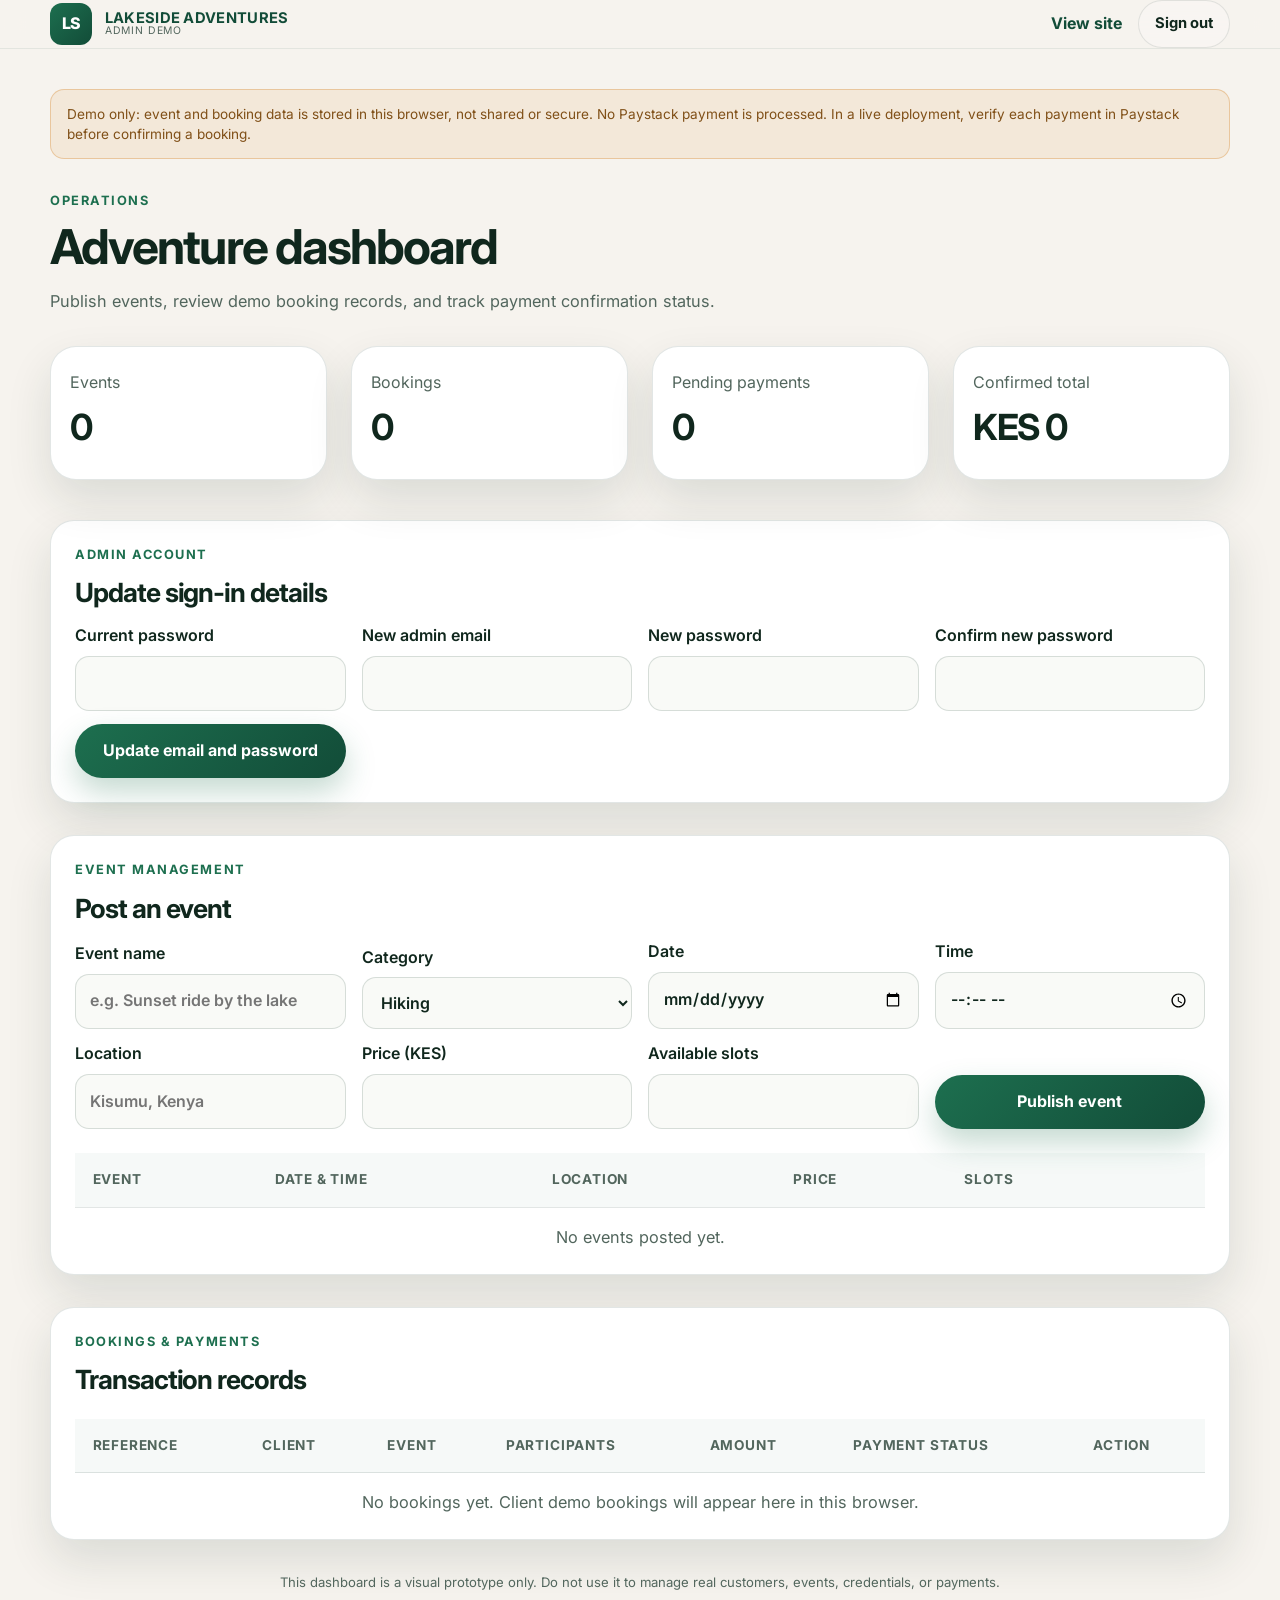
==== admin.html @ b5d07d21 "Add Lakeside adventure site and admin demo Co-authored-by: Copilot <223556219+Copilot@users.noreply." ====
<!DOCTYPE html>
<html lang="en">
  <head>
    <meta charset="UTF-8" />
    <meta name="viewport" content="width=device-width, initial-scale=1.0" />
    <meta name="robots" content="noindex, nofollow" />
    <meta name="description" content="LakeSide Adventures local admin dashboard prototype." />
    <title>Admin demo | LakeSide Adventures</title>
    <link rel="preconnect" href="https://fonts.googleapis.com" />
    <link rel="preconnect" href="https://fonts.gstatic.com" crossorigin />
    <link
      href="https://fonts.googleapis.com/css2?family=Inter:wght@400;500;600;700;800&display=swap"
      rel="stylesheet"
    />
    <link rel="stylesheet" href="styles.css" />
  </head>
  <body class="admin-page">
    <header class="site-header">
      <div class="container admin-nav">
        <a class="brand" href="index.html">
          <span class="brand-mark">LS</span>
          <span class="brand-text"><strong>LAKESIDE ADVENTURES</strong><small>Admin demo</small></span>
        </a>
        <div class="admin-nav-links">
          <a href="index.html">View site</a>
          <button class="secondary-btn small" id="adminSignOut" type="button">Sign out</button>
        </div>
      </div>
    </header>
    <main class="container admin-main">
      <div class="prototype-notice admin-notice">
        Demo only: event and booking data is stored in this browser, not shared or secure. No Paystack payment is processed.
        In a live deployment, verify each payment in Paystack before confirming a booking.
      </div>

      <section class="admin-heading">
        <p class="section-label">Operations</p>
        <h1>Adventure dashboard</h1>
        <p>Publish events, review demo booking records, and track payment confirmation status.</p>
      </section>

      <section class="dashboard-grid admin-stats" aria-label="Dashboard totals">
        <article class="stat-box"><span>Events</span><strong id="eventCount">0</strong></article>
        <article class="stat-box"><span>Bookings</span><strong id="bookingCount">0</strong></article>
        <article class="stat-box"><span>Pending payments</span><strong id="pendingCount">0</strong></article>
        <article class="stat-box"><span>Confirmed total</span><strong id="revenueTotal">KES 0</strong></article>
      </section>

      <section class="admin-section">
        <div class="admin-section-heading">
          <div><p class="section-label">Admin account</p><h2>Update sign-in details</h2></div>
        </div>
        <form id="adminAccountForm" class="admin-form">
          <label>Current password<input type="password" name="currentPassword" autocomplete="current-password" required /></label>
          <label>New admin email<input type="email" name="email" autocomplete="email" required /></label>
          <label>New password<input type="password" name="password" autocomplete="new-password" minlength="12" required /></label>
          <label>Confirm new password<input type="password" name="passwordConfirm" autocomplete="new-password" minlength="12" required /></label>
          <button class="primary-btn admin-form-submit" type="submit">Update email and password</button>
          <p class="login-feedback" id="adminAccountFeedback" role="status" aria-live="polite" hidden></p>
        </form>
      </section>

      <section class="admin-section">
        <div class="admin-section-heading">
          <div><p class="section-label">Event management</p><h2>Post an event</h2></div>
        </div>
        <form id="eventForm" class="admin-form">
          <label>Event name<input type="text" name="title" required maxlength="80" placeholder="e.g. Sunset ride by the lake" /></label>
          <label>Category
            <select name="category">
              <option>Hiking</option><option>Cycling</option><option>Nature</option><option>Community</option>
            </select>
          </label>
          <label>Date<input type="date" name="date" required /></label>
          <label>Time<input type="time" name="time" required /></label>
          <label>Location<input type="text" name="location" required maxlength="100" placeholder="Kisumu, Kenya" /></label>
          <label>Price (KES)<input type="number" name="price" min="0" step="1" required /></label>
          <label>Available slots<input type="number" name="capacity" min="1" step="1" required /></label>
          <button class="primary-btn admin-form-submit" type="submit">Publish event</button>
        </form>
        <div class="admin-table-wrap">
          <table>
            <thead><tr><th>Event</th><th>Date & time</th><th>Location</th><th>Price</th><th>Slots</th><th></th></tr></thead>
            <tbody id="adminEvents"></tbody>
          </table>
          <p class="empty-state" id="emptyEvents">No events posted yet.</p>
        </div>
      </section>

      <section class="admin-section">
        <div class="admin-section-heading">
          <div><p class="section-label">Bookings & payments</p><h2>Transaction records</h2></div>
        </div>
        <div class="admin-table-wrap">
          <table>
            <thead><tr><th>Reference</th><th>Client</th><th>Event</th><th>Participants</th><th>Amount</th><th>Payment status</th><th>Action</th></tr></thead>
            <tbody id="adminTransactions"></tbody>
          </table>
          <p class="empty-state" id="emptyTransactions">No bookings yet. Client demo bookings will appear here in this browser.</p>
        </div>
      </section>
      <p class="admin-footnote">This dashboard is a visual prototype only. Do not use it to manage real customers, events, credentials, or payments.</p>
    </main>
    <script src="admin-auth.js"></script>
    <script src="admin.js"></script>
  </body>
</html>
---- styles.css ----
:root {
  --bg: #f6f3ee;
  --bg-alt: #eef8f0;
  --panel: #ffffff;
  --panel-soft: #f4f6ef;
  --brand: #1d6f4f;
  --brand-dark: #124c38;
  --brand-light: #dfeee5;
  --accent: #e7a451;
  --text: #10271d;
  --muted: #52665d;
  --line: rgba(19, 53, 41, 0.12);
  --shadow: 0 20px 45px rgba(24, 52, 40, 0.12);
  --success: #1d824d;
  --warning: #d7872d;
}

* {
  box-sizing: border-box;
}

html {
  scroll-behavior: smooth;
}

body {
  margin: 0;
  font-family: "Inter", sans-serif;
  background: var(--bg);
  color: var(--text);
  line-height: 1.6;
}

a {
  color: inherit;
  text-decoration: none;
}

img {
  max-width: 100%;
  display: block;
}

button,
input,
select,
textarea {
  font: inherit;
}

.container {
  width: min(1180px, calc(100% - 2rem));
  margin: 0 auto;
}

.section-space {
  padding: 5.5rem 0;
}

.alt-bg {
  background: var(--bg-alt);
}

.section-label {
  margin: 0 0 0.75rem;
  color: var(--brand);
  text-transform: uppercase;
  letter-spacing: 0.12em;
  font-size: 0.8rem;
  font-weight: 700;
}

h1,
h2,
h3,
p {
  margin-top: 0;
}

h1 {
  font-size: clamp(2.7rem, 5vw, 5rem);
  line-height: 1.02;
  letter-spacing: -0.04em;
  margin-bottom: 1rem;
}

h2 {
  font-size: clamp(2rem, 4vw, 3rem);
  line-height: 1.15;
  letter-spacing: -0.04em;
  margin-bottom: 1rem;
}

h3 {
  font-size: 1.3rem;
  margin-bottom: 0.8rem;
}

p {
  color: var(--muted);
  font-size: 1.02rem;
}

.site-header {
  position: sticky;
  top: 0;
  z-index: 30;
  background: rgba(246, 243, 238, 0.88);
  backdrop-filter: blur(12px);
  border-bottom: 1px solid rgba(18, 76, 56, 0.08);
}

.nav-shell {
  display: flex;
  align-items: center;
  justify-content: space-between;
  gap: 1rem;
  min-height: 76px;
}

.brand {
  display: inline-flex;
  align-items: center;
  gap: 0.8rem;
  min-width: 0;
}

.brand-mark {
  display: inline-grid;
  place-items: center;
  width: 42px;
  height: 42px;
  border-radius: 12px;
  color: white;
  background: linear-gradient(135deg, var(--brand), var(--brand-dark));
  font-weight: 800;
  letter-spacing: -0.06em;
}

.brand-text {
  display: flex;
  flex-direction: column;
  line-height: 1.05;
}

.brand-text strong {
  font-size: 1.1rem;
  letter-spacing: -0.03em;
}

.brand-text small {
  font-size: 0.65rem;
  color: var(--muted);
  text-transform: uppercase;
  letter-spacing: 0.08em;
}

.site-nav {
  display: flex;
  align-items: center;
  gap: 1.2rem;
  font-size: 0.96rem;
  color: var(--muted);
}

.site-nav a {
  position: relative;
}

.site-nav a::after {
  content: "";
  position: absolute;
  left: 0;
  bottom: -4px;
  width: 100%;
  height: 2px;
  background: var(--brand);
  transform: scaleX(0);
  transform-origin: left;
  transition: transform 0.2s ease;
}

.site-nav a:hover::after,
.site-nav a:focus-visible::after {
  transform: scaleX(1);
}

.primary-btn,
.secondary-btn,
.small-btn,
.filter-btn,
.modal-close,
.nav-toggle {
  border: none;
  cursor: pointer;
  transition: transform 0.2s ease, box-shadow 0.2s ease, background 0.2s ease;
}

.primary-btn,
.secondary-btn,
.small-btn {
  display: inline-flex;
  align-items: center;
  justify-content: center;
  border-radius: 999px;
  padding: 0.9rem 1.4rem;
  font-weight: 700;
  text-align: center;
}

.primary-btn {
  background: linear-gradient(135deg, var(--brand), var(--brand-dark));
  color: white;
  box-shadow: 0 14px 30px rgba(29, 111, 79, 0.26);
}

.primary-btn:hover,
.primary-btn:focus-visible,
.secondary-btn:hover,
.secondary-btn:focus-visible,
.small-btn:hover,
.small-btn:focus-visible,
.filter-btn:hover,
.filter-btn:focus-visible,
.nav-toggle:hover,
.nav-toggle:focus-visible {
  transform: translateY(-1px);
}

.secondary-btn {
  background: rgba(255, 255, 255, 0.18);
  color: var(--text);
  border: 1px solid rgba(16, 39, 29, 0.1);
}

.small-btn {
  padding: 0.7rem 1.1rem;
  background: var(--brand-light);
  color: var(--brand-dark);
  margin-top: 0.75rem;
}

.nav-cta {
  white-space: nowrap;
}

.hero {
  position: relative;
  min-height: 700px;
  display: flex;
  align-items: center;
  background: url("https://images.unsplash.com/photo-1501785888041-af3ef285b470?auto=format&fit=crop&w=1800&q=80") center/cover no-repeat;
}

.hero-overlay {
  position: absolute;
  inset: 0;
  background: linear-gradient(90deg, rgba(16, 39, 29, 0.82), rgba(16, 39, 29, 0.38));
}

.hero-inner {
  position: relative;
  z-index: 1;
  width: min(1180px, calc(100% - 2rem));
}

.hero-copy {
  max-width: 620px;
  color: white;
}

.hero-copy .lead {
  color: rgba(255, 255, 255, 0.82);
  font-size: 1.08rem;
  max-width: 560px;
  margin-bottom: 1.6rem;
}

.eyebrow {
  color: #dce9e2;
  text-transform: uppercase;
  letter-spacing: 0.14em;
  font-size: 0.78rem;
  font-weight: 700;
  margin-bottom: 0.8rem;
}

.hero-actions {
  display: flex;
  flex-wrap: wrap;
  gap: 1rem;
  margin-bottom: 2rem;
}

.hero-stats {
  margin: 0;
  padding: 0;
  list-style: none;
  display: grid;
  grid-template-columns: repeat(3, minmax(120px, 1fr));
  gap: 1rem;
  max-width: 540px;
}

.hero-stats li {
  display: flex;
  flex-direction: column;
  gap: 0.3rem;
  background: rgba(255, 255, 255, 0.08);
  border: 1px solid rgba(255, 255, 255, 0.08);
  border-radius: 18px;
  padding: 0.9rem 1rem;
}

.hero-stats strong {
  color: white;
  font-size: 1.5rem;
}

.hero-stats span {
  color: rgba(255, 255, 255, 0.8);
  font-size: 0.8rem;
}

.intro-grid,
.community-grid,
.contact-grid {
  display: grid;
  grid-template-columns: 1.2fr 0.8fr;
  gap: 2rem;
  align-items: center;
}

.text-link {
  display: inline-flex;
  margin-top: 0.4rem;
  color: var(--brand);
  font-weight: 700;
}

.mission-card {
  display: grid;
  gap: 1rem;
}

.mission-box {
  background: var(--panel);
  border-radius: 24px;
  padding: 1.5rem;
  box-shadow: var(--shadow);
  border: 1px solid var(--line);
}

.mission-box h3 {
  color: var(--brand-dark);
}

.value-grid {
  display: grid;
  grid-template-columns: repeat(4, minmax(0, 1fr));
  gap: 1.25rem;
  margin-top: 2.5rem;
}

.value-card,
.adventure-card,
.event-card,
.partner-card,
.stat-box,
.contact-form,
.membership-form,
.booking-table-wrap {
  background: var(--panel);
  border: 1px solid var(--line);
  border-radius: 26px;
  box-shadow: var(--shadow);
}

.value-card {
  padding: 1.5rem;
}

.value-card span {
  display: inline-grid;
  place-items: center;
  width: 52px;
  height: 52px;
  border-radius: 14px;
  background: var(--brand-light);
  font-size: 1.6rem;
  margin-bottom: 0.8rem;
}

.section-header {
  margin-bottom: 2rem;
}

.split-row {
  display: flex;
  align-items: end;
  justify-content: space-between;
  gap: 1rem;
}

.adventure-grid,
.partners-grid,
.event-grid,
.dashboard-grid {
  display: grid;
  grid-template-columns: repeat(2, minmax(0, 1fr));
  gap: 1.5rem;
}

.adventure-card {
  overflow: hidden;
}

.card-visual {
  height: 220px;
  background-size: cover;
  background-position: center;
}

.card-visual.hiking {
  background-image: url("https://images.unsplash.com/photo-1551632811-561732d1e306?auto=format&fit=crop&w=900&q=80");
}

.card-visual.cycling {
  background-image: url("https://images.unsplash.com/photo-1541625602330-2277a4c46182?auto=format&fit=crop&w=900&q=80");
}

.card-visual.nature {
  background-image: url("https://images.unsplash.com/photo-1500530855697-b586d89ba3ee?auto=format&fit=crop&w=900&q=80");
}

.card-visual.community {
  background-image: url("https://images.unsplash.com/photo-1517457373958-b7bdd4587205?auto=format&fit=crop&w=900&q=80");
}

.card-content {
  padding: 1.5rem;
}

.card-meta {
  display: inline-flex;
  align-items: center;
  gap: 0.5rem;
  padding: 0.45rem 0.75rem;
  border-radius: 999px;
  background: var(--brand-light);
  color: var(--brand-dark);
  font-weight: 700;
  margin-bottom: 0.8rem;
}

.card-content ul {
  list-style: none;
  padding: 0;
  margin: 1rem 0 0;
  color: var(--muted);
  display: grid;
  gap: 0.35rem;
}

.event-grid {
  grid-template-columns: repeat(3, minmax(0, 1fr));
}

.event-card {
  padding: 1.5rem;
}

.lakeside-featured-events .event-card {
  background: linear-gradient(155deg, var(--panel) 62%, var(--brand-light));
  border: 1px solid rgba(29, 111, 79, 0.18);
  transition: transform 0.2s ease, box-shadow 0.2s ease;
}

.lakeside-featured-events .event-card:hover {
  transform: translateY(-4px);
  box-shadow: 0 24px 48px rgba(18, 76, 56, 0.18);
}

.lakeside-featured-events .event-card h3 {
  color: var(--brand-dark);
}

.event-badge {
  display: inline-flex;
  background: var(--accent);
  color: var(--text);
  border-radius: 999px;
  padding: 0.35rem 0.7rem;
  font-weight: 700;
  font-size: 0.75rem;
  text-transform: uppercase;
  letter-spacing: 0.08em;
}

.event-card ul {
  list-style: none;
  padding: 0;
  margin: 1rem 0 0;
  display: grid;
  gap: 0.65rem;
  color: var(--muted);
}

.event-card li {
  display: flex;
  gap: 0.55rem;
}

.event-actions {
  display: flex;
  gap: 0.75rem;
  margin-top: 1.2rem;
}

.secondary-btn.small,
.primary-btn.small {
  padding: 0.7rem 1rem;
  font-size: 0.92rem;
}

.gallery-filters {
  display: flex;
  flex-wrap: wrap;
  gap: 0.75rem;
  margin-bottom: 1.5rem;
}

.filter-btn {
  padding: 0.7rem 1rem;
  border-radius: 999px;
  background: white;
  color: var(--muted);
  border: 1px solid var(--line);
  font-weight: 600;
}

.filter-btn.active {
  background: var(--brand);
  color: white;
  border-color: transparent;
}

.gallery-grid {
  display: grid;
  grid-template-columns: repeat(3, minmax(0, 1fr));
  gap: 1rem;
}

.gallery-item {
  aspect-ratio: 4 / 3;
  overflow: hidden;
  border-radius: 22px;
  border: 1px solid var(--line);
  box-shadow: var(--shadow);
}

.gallery-item img {
  width: 100%;
  height: 100%;
  object-fit: cover;
}

.gallery-item.hidden {
  display: none;
}

.community-benefits {
  display: grid;
  gap: 0.8rem;
  margin-top: 1.6rem;
}

.community-benefits div {
  display: flex;
  flex-direction: column;
  gap: 0.15rem;
  padding: 1rem 1.1rem;
  background: rgba(29, 111, 79, 0.04);
  border-radius: 18px;
}

.community-benefits strong {
  color: var(--brand-dark);
}

.membership-form,
.contact-form {
  padding: 1.5rem;
}

.field-grid {
  display: grid;
  gap: 1rem;
}

.two-col {
  grid-template-columns: repeat(2, minmax(0, 1fr));
}

label {
  display: grid;
  gap: 0.45rem;
  color: var(--text);
  font-weight: 600;
  margin-bottom: 1rem;
}

input,
select,
textarea {
  width: 100%;
  border: 1px solid rgba(19, 53, 41, 0.15);
  background: #f9faf7;
  border-radius: 14px;
  padding: 0.85rem 0.9rem;
  color: var(--text);
}

input:focus,
select:focus,
textarea:focus {
  outline: 2px solid rgba(29, 111, 79, 0.14);
  border-color: rgba(29, 111, 79, 0.35);
}

.full-width {
  width: 100%;
}

.booking-total {
  margin: 0 0 1rem;
  color: var(--brand-dark);
  font-weight: 700;
}

.booking-feedback {
  padding: 0.85rem 1rem;
  border-radius: 14px;
  background: rgba(29, 111, 79, 0.08);
  color: var(--brand-dark);
}

.partners-grid {
  grid-template-columns: repeat(3, minmax(0, 1fr));
}

.partner-card {
  padding: 1.5rem;
}

.cta-panel {
  display: flex;
  justify-content: space-between;
  align-items: center;
  gap: 1rem;
  background: linear-gradient(135deg, var(--brand), var(--brand-dark));
  color: white;
  border-radius: 26px;
  padding: 1.8rem 2rem;
  margin-top: 2rem;
}

.cta-panel .section-label,
.cta-panel h3 {
  color: white;
  margin: 0;
}

.contact-list {
  display: grid;
  gap: 0.8rem;
  margin: 1.6rem 0;
}

.contact-list p {
  display: flex;
  align-items: center;
  gap: 0.7rem;
  font-size: 1rem;
  color: var(--text);
  margin: 0;
}

.whatsapp-link {
  display: inline-flex;
  border-radius: 999px;
  background: #1fcd63;
  color: white;
  padding: 0.9rem 1.4rem;
  font-weight: 700;
  box-shadow: 0 14px 25px rgba(31, 205, 99, 0.2);
}

.dashboard-wrap {
  padding-top: 3rem;
}

.dashboard-grid {
  grid-template-columns: repeat(3, minmax(0, 1fr));
}

.stat-box {
  padding: 1.4rem 1.2rem;
  display: flex;
  flex-direction: column;
  gap: 0.2rem;
}

.stat-box span {
  color: var(--muted);
}

.stat-box strong {
  font-size: clamp(1.5rem, 3vw, 2.25rem);
  letter-spacing: -0.04em;
}

.booking-table-wrap {
  margin-top: 1.8rem;
  overflow: hidden;
}

table {
  width: 100%;
  border-collapse: collapse;
}

thead {
  background: rgba(29, 111, 79, 0.04);
}

th,
td {
  text-align: left;
  padding: 1rem 1.1rem;
  border-bottom: 1px solid var(--line);
}

th {
  font-size: 0.85rem;
  letter-spacing: 0.06em;
  text-transform: uppercase;
  color: var(--muted);
}

.status {
  display: inline-flex;
  align-items: center;
  justify-content: center;
  padding: 0.35rem 0.75rem;
  border-radius: 999px;
  font-size: 0.78rem;
  font-weight: 700;
}

.status.confirmed {
  background: rgba(29, 130, 77, 0.12);
  color: var(--success);
}

.status.pending {
  background: rgba(215, 135, 45, 0.12);
  color: var(--warning);
}

.site-footer {
  background: #0c211a;
  color: rgba(255, 255, 255, 0.8);
  padding: 1.4rem 0;
}

.footer-shell {
  display: flex;
  justify-content: space-between;
  align-items: center;
  gap: 1rem;
}

.footer-shell p {
  margin: 0;
  color: rgba(255, 255, 255, 0.72);
}

.footer-links {
  display: flex;
  gap: 1rem;
}

.modal {
  position: fixed;
  inset: 0;
  display: grid;
  place-items: center;
  z-index: 50;
}

.modal.hidden {
  display: none;
}

.modal-backdrop {
  position: absolute;
  inset: 0;
  background: rgba(10, 22, 17, 0.6);
}

.modal-card {
  position: relative;
  width: min(680px, calc(100% - 1.5rem));
  max-height: calc(100vh - 2rem);
  overflow-y: auto;
  background: white;
  border-radius: 28px;
  padding: 1.6rem;
  box-shadow: 0 28px 80px rgba(0, 0, 0, 0.18);
  z-index: 1;
}

.modal-close {
  position: absolute;
  top: 0.8rem;
  right: 0.8rem;
  width: 42px;
  height: 42px;
  border-radius: 50%;
  border: 1px solid var(--line);
  background: white;
  font-size: 1.8rem;
  line-height: 1;
  color: var(--text);
}

.toast {
  position: fixed;
  bottom: 1.5rem;
  right: 1.5rem;
  background: rgba(12, 33, 26, 0.96);
  color: white;
  border-radius: 12px;
  padding: 0.8rem 1rem;
  box-shadow: var(--shadow);
  opacity: 0;
  visibility: hidden;
  transform: translateY(12px);
  transition: opacity 0.2s ease, transform 0.2s ease, visibility 0s linear 0.2s;
  z-index: 60;
}

.toast.show {
  opacity: 1;
  visibility: visible;
  transform: translateY(0);
  transition: opacity 0.2s ease, transform 0.2s ease;
}

.nav-toggle {
  display: none;
  background: transparent;
  border: 1px solid var(--line);
  border-radius: 12px;
  width: 46px;
  height: 46px;
  padding: 0.65rem;
}

.nav-toggle span {
  display: block;
  width: 100%;
  height: 2px;
  background: var(--text);
  margin: 5px 0;
}

.login-page {
  min-height: 100vh;
  background: #fff;
}

.login-layout {
  display: grid;
  grid-template-columns: minmax(320px, 0.9fr) minmax(480px, 1.1fr);
  min-height: 100vh;
}

.login-story {
  position: relative;
  display: flex;
  flex-direction: column;
  justify-content: space-between;
  min-height: 100vh;
  overflow: hidden;
  padding: clamp(2rem, 5vw, 4.5rem);
  color: white;
  background:
    linear-gradient(180deg, rgba(12, 33, 26, 0.3), rgba(12, 33, 26, 0.84)),
    url("https://images.unsplash.com/photo-1472396961693-142e6e269027?auto=format&fit=crop&w=1500&q=85")
      center / cover no-repeat;
}

.login-story::after {
  position: absolute;
  right: -120px;
  bottom: -180px;
  width: 420px;
  height: 420px;
  border: 1px solid rgba(255, 255, 255, 0.18);
  border-radius: 50%;
  content: "";
  pointer-events: none;
}

.login-brand,
.login-story-copy,
.login-story-caption {
  position: relative;
  z-index: 1;
}

.login-brand .brand-mark {
  color: var(--brand-dark);
  background: white;
}

.login-brand .brand-text small {
  color: rgba(255, 255, 255, 0.74);
}

.login-story-copy {
  max-width: 520px;
  padding: 4rem 0;
}

.login-story-copy .eyebrow {
  color: #d7eddf;
}

.login-story-copy h1 {
  font-size: clamp(2.8rem, 5vw, 4.7rem);
}

.login-story-copy > p:last-child,
.login-story-caption {
  color: rgba(255, 255, 255, 0.82);
}

.login-story-caption {
  margin: 0;
  font-size: 0.9rem;
}

.login-panel {
  display: flex;
  flex-direction: column;
  justify-content: space-between;
  min-height: 100vh;
  padding: 2rem clamp(2rem, 7vw, 7rem);
}

.login-back-link {
  align-self: flex-start;
  color: var(--muted);
  font-size: 0.9rem;
  font-weight: 600;
}

.login-back-link:hover,
.login-back-link:focus-visible,
.login-options a:hover,
.signup-prompt a:hover,
.login-note a:hover {
  color: var(--brand);
}

.login-form-wrap {
  width: min(100%, 440px);
  margin: 2rem auto;
}

.login-form-wrap h2 {
  font-size: clamp(1.9rem, 4vw, 2.5rem);
  margin-bottom: 0.5rem;
}

.login-intro {
  margin-bottom: 2rem;
}

.login-form-wrap form > label {
  margin-bottom: 1.2rem;
}

.password-field {
  position: relative;
  display: block;
}

.password-field input {
  padding-right: 4.5rem;
}

.password-toggle {
  position: absolute;
  top: 50%;
  right: 0.9rem;
  padding: 0.25rem;
  transform: translateY(-50%);
  border: 0;
  background: transparent;
  color: var(--brand);
  cursor: pointer;
  font-size: 0.85rem;
  font-weight: 700;
}

.password-toggle:hover,
.password-toggle:focus-visible {
  color: var(--brand-dark);
}

.login-options {
  display: flex;
  align-items: center;
  justify-content: space-between;
  gap: 1rem;
  margin: 0.2rem 0 1.4rem;
  font-size: 0.87rem;
}

.remember-option {
  display: inline-flex;
  align-items: center;
  gap: 0.5rem;
  margin: 0;
  color: var(--muted);
  font-weight: 500;
}

.remember-option input {
  width: 16px;
  height: 16px;
  margin: 0;
  accent-color: var(--brand);
}

.login-options a,
.signup-prompt a,
.login-note a {
  color: var(--brand-dark);
  font-weight: 700;
}

.login-submit {
  min-height: 52px;
}

.login-feedback {
  margin: 1rem 0 0;
  border: 1px solid rgba(215, 135, 45, 0.28);
  border-radius: 14px;
  padding: 0.8rem 1rem;
  background: rgba(215, 135, 45, 0.08);
  color: #805018;
  font-size: 0.9rem;
}

.signup-prompt {
  margin: 1.7rem 0 0;
  text-align: center;
  font-size: 0.9rem;
}

.login-note {
  margin: 1.5rem 0 0;
  text-align: center;
  font-size: 0.85rem;
}

.login-footer {
  color: #7b8982;
  text-align: center;
  font-size: 0.8rem;
}

@media (max-width: 960px) {
  .site-nav {
    position: absolute;
    top: 100%;
    left: 1rem;
    right: 1rem;
    flex-direction: column;
    background: rgba(246, 243, 238, 0.99);
    border: 1px solid var(--line);
    border-radius: 18px;
    box-shadow: var(--shadow);
    padding: 1rem;
    opacity: 0;
    visibility: hidden;
    pointer-events: none;
    transform: translateY(-8px);
    transition: opacity 0.2s ease, transform 0.2s ease, visibility 0s linear 0.2s;
  }

  .site-header.open .site-nav {
    opacity: 1;
    visibility: visible;
    pointer-events: auto;
    transform: translateY(0);
    transition: opacity 0.2s ease, transform 0.2s ease;
  }

  .nav-toggle {
    display: inline-block;
  }

  .nav-cta {
    display: none;
  }

  .value-grid,
  .adventure-grid,
  .dashboard-grid,
  .partners-grid,
  .gallery-grid,
  .event-grid,
  .intro-grid,
  .community-grid,
  .contact-grid {
    grid-template-columns: 1fr;
  }

  .hero {
    min-height: 590px;
  }

  .hero-stats {
    grid-template-columns: 1fr;
  }

  .split-row,
  .cta-panel,
  .footer-shell {
    display: grid;
    gap: 1rem;
  }

  .login-layout {
    grid-template-columns: 1fr;
  }

  .login-story {
    min-height: 370px;
    padding: 2rem;
  }

  .login-story-copy {
    padding: 2.5rem 0 0;
  }

  .login-story-copy h1 {
    max-width: 520px;
    font-size: clamp(2.4rem, 7vw, 3.8rem);
  }

  .login-story-caption {
    display: none;
  }

  .login-panel {
    min-height: 620px;
    padding: 1.5rem 2rem;
  }
}

@media (max-width: 560px) {
  .section-space {
    padding: 4rem 0;
  }

  .two-col {
    grid-template-columns: 1fr;
  }

  .hero-copy .hero-actions,
  .event-actions {
    display: grid;
    grid-template-columns: 1fr;
  }

  .primary-btn,
  .secondary-btn,
  .small-btn {
    width: 100%;
  }

  .login-story {
    min-height: 310px;
    padding: 1.5rem;
  }

  .login-panel {
    min-height: 620px;
    padding: 1.25rem 1.5rem;
  }

  .login-options {
    align-items: flex-start;
  }
}

.nav-actions {
  display: flex;
  align-items: center;
  gap: 1rem;
}

.login-nav-link {
  color: var(--brand-dark);
  font-weight: 700;
}

.site-header .brand-text strong {
  color: var(--brand-dark);
  font-size: 0.92rem;
  letter-spacing: 0.02em;
}

.hero {
  min-height: min(760px, calc(100vh - 76px));
  background-image: url("https://images.unsplash.com/photo-1551632811-561732d1e306?auto=format&fit=crop&w=2000&q=85");
}

.hero-overlay {
  background: linear-gradient(90deg, rgba(13, 36, 27, 0.72), rgba(13, 36, 27, 0.1)),
    linear-gradient(0deg, rgba(13, 36, 27, 0.36), transparent 55%);
}

.hero-copy {
  max-width: 720px;
}

.hero-copy .eyebrow {
  display: inline-flex;
  margin-bottom: 1.2rem;
  border-radius: 3px;
  padding: 0.45rem 0.7rem;
  background: var(--accent);
  color: white;
  font-size: 0.76rem;
}

.hero h1 {
  max-width: 720px;
  text-transform: uppercase;
}

.hero .secondary-btn {
  color: white;
  border-color: rgba(255, 255, 255, 0.65);
}

.intro-grid {
  grid-template-columns: 1.05fr 0.95fr;
  gap: 4rem;
}

.about-values {
  display: grid;
  grid-template-columns: repeat(2, minmax(0, 1fr));
  gap: 1rem;
  margin: 1.8rem 0;
}

.about-values article {
  display: flex;
  align-items: center;
  gap: 0.75rem;
}

.about-values article > span {
  display: grid;
  flex: 0 0 38px;
  width: 38px;
  height: 38px;
  place-items: center;
  border-radius: 50%;
  background: var(--brand-light);
  color: var(--brand);
  font-size: 1.15rem;
  font-weight: 800;
}

.about-values article div,
.about-values article small {
  display: block;
}

.about-values article strong {
  font-size: 0.92rem;
}

.about-values article small {
  color: var(--muted);
  font-size: 0.76rem;
  line-height: 1.35;
}

.about-visual {
  position: relative;
  min-height: 420px;
}

.about-photo {
  min-height: 420px;
  border-radius: 28px;
  background: url("https://images.unsplash.com/photo-1517457373958-b7bdd4587205?auto=format&fit=crop&w=1100&q=85") center/cover;
  box-shadow: var(--shadow);
}

.member-badge {
  position: absolute;
  right: -1rem;
  bottom: 1.5rem;
  display: grid;
  gap: 0.1rem;
  min-width: 190px;
  padding: 1rem 1.3rem;
  border-radius: 16px;
  background: var(--accent);
  color: white;
  box-shadow: var(--shadow);
}

.member-badge strong {
  font-size: 1.6rem;
}

.member-badge span {
  font-size: 0.82rem;
}

.adventure-grid {
  gap: 1.25rem;
}

.card-visual {
  height: 250px;
}

.card-content {
  padding: 1.35rem;
}

.card-meta {
  text-transform: uppercase;
  font-size: 0.76rem;
  letter-spacing: 0.08em;
}

.event-date-note {
  max-width: 540px;
  margin: 0.2rem 0 0;
  font-size: 0.88rem;
}

.event-card h3 {
  margin-top: 1rem;
}

.event-card ul {
  min-height: 88px;
}

.story-callout {
  display: grid;
  grid-template-columns: 0.85fr 1.15fr;
  align-items: center;
  gap: 2rem;
}

.story-grid {
  display: grid;
  grid-template-columns: repeat(3, minmax(0, 1fr));
  gap: 1.25rem;
}

.story-card {
  overflow: hidden;
  border: 1px solid var(--line);
  border-radius: 24px;
  background: white;
  box-shadow: var(--shadow);
}

.story-image {
  min-height: 210px;
  background-position: center;
  background-size: cover;
}

.story-hiking {
  background-image: url("https://images.unsplash.com/photo-1551632811-561732d1e306?auto=format&fit=crop&w=900&q=80");
}

.story-lake {
  background-image: url("https://images.unsplash.com/photo-1500530855697-b586d89ba3ee?auto=format&fit=crop&w=900&q=80");
}

.story-community {
  background-image: url("https://images.unsplash.com/photo-1517457373958-b7bdd4587205?auto=format&fit=crop&w=900&q=80");
}

.story-copy {
  padding: 1.25rem;
}

.story-copy > span {
  color: var(--brand);
  font-size: 0.72rem;
  font-weight: 700;
  letter-spacing: 0.08em;
}

.story-copy h3 {
  margin: 0.6rem 0;
}

.story-copy p {
  margin: 0;
  font-size: 0.9rem;
}

.social-links {
  display: grid;
  grid-template-columns: repeat(3, minmax(0, 1fr));
  gap: 0.8rem;
}

.social-links a {
  display: grid;
  gap: 0.3rem;
  padding: 1rem;
  border: 1px solid var(--line);
  border-radius: 18px;
  background: white;
}

.social-links a span {
  color: var(--brand);
  font-size: 0.72rem;
  font-weight: 700;
  letter-spacing: 0.08em;
  text-transform: uppercase;
}

.social-links a strong {
  overflow-wrap: anywhere;
  font-size: 0.8rem;
}

.prototype-notice {
  border: 1px solid rgba(215, 135, 45, 0.35);
  border-radius: 14px;
  padding: 0.85rem 1rem;
  background: rgba(215, 135, 45, 0.1);
  color: #805018;
  font-size: 0.85rem;
  line-height: 1.5;
}

.login-form-wrap > .prototype-notice {
  margin: -0.6rem 0 1.4rem;
}

.site-footer {
  padding: 2rem 0;
}

.footer-links a:hover {
  color: white;
}

.admin-page {
  min-height: 100vh;
  background: var(--bg);
}

.admin-nav,
.admin-nav-links {
  display: flex;
  align-items: center;
  justify-content: space-between;
  gap: 1rem;
}

.admin-nav-links a {
  font-weight: 700;
  color: var(--brand-dark);
}

.admin-main {
  padding-top: 2.5rem;
  padding-bottom: 4rem;
}

.admin-notice {
  margin-bottom: 2rem;
}

.admin-heading {
  margin-bottom: 2rem;
}

.admin-heading h1 {
  font-size: clamp(2rem, 4vw, 3rem);
}

.admin-stats {
  grid-template-columns: repeat(4, minmax(0, 1fr));
  margin-bottom: 2.5rem;
}

.admin-section {
  margin: 2rem 0;
  padding: 1.5rem;
  border: 1px solid var(--line);
  border-radius: 24px;
  background: white;
  box-shadow: var(--shadow);
}

.admin-section-heading h2 {
  font-size: 1.65rem;
}

.admin-form {
  display: grid;
  grid-template-columns: repeat(4, minmax(0, 1fr));
  gap: 0.8rem 1rem;
  align-items: end;
}

.admin-form label {
  margin: 0;
}

.admin-form-submit {
  min-height: 48px;
  align-self: end;
}

.admin-table-wrap {
  margin-top: 1.5rem;
  overflow-x: auto;
}

.admin-table-wrap table {
  min-width: 760px;
}

.table-action {
  border: 0;
  border-radius: 999px;
  padding: 0.55rem 0.8rem;
  background: var(--brand-light);
  color: var(--brand-dark);
  cursor: pointer;
  font-weight: 700;
  white-space: nowrap;
}

.remove-action {
  background: rgba(176, 54, 54, 0.1);
  color: #9b2626;
}

.empty-state {
  margin: 1rem 0 0;
  text-align: center;
}

.admin-footnote {
  text-align: center;
  font-size: 0.82rem;
}

@media (max-width: 960px) {
  .nav-actions .nav-cta {
    display: none;
  }

  .intro-grid,
  .story-callout {
    grid-template-columns: 1fr;
  }

  .story-grid {
    grid-template-columns: repeat(2, minmax(0, 1fr));
  }

  .member-badge {
    right: 1rem;
  }

  .admin-stats {
    grid-template-columns: repeat(2, minmax(0, 1fr));
  }

  .admin-form {
    grid-template-columns: repeat(2, minmax(0, 1fr));
  }
}

@media (max-width: 560px) {
  .nav-actions {
    gap: 0.5rem;
  }

  .login-nav-link {
    font-size: 0.9rem;
  }

  .about-values,
  .social-links,
  .story-grid,
  .admin-stats,
  .admin-form {
    grid-template-columns: 1fr;
  }

  .about-visual,
  .about-photo {
    min-height: 310px;
  }

  .member-badge {
    bottom: 0.8rem;
  }

  .admin-section {
    padding: 1rem;
  }
}
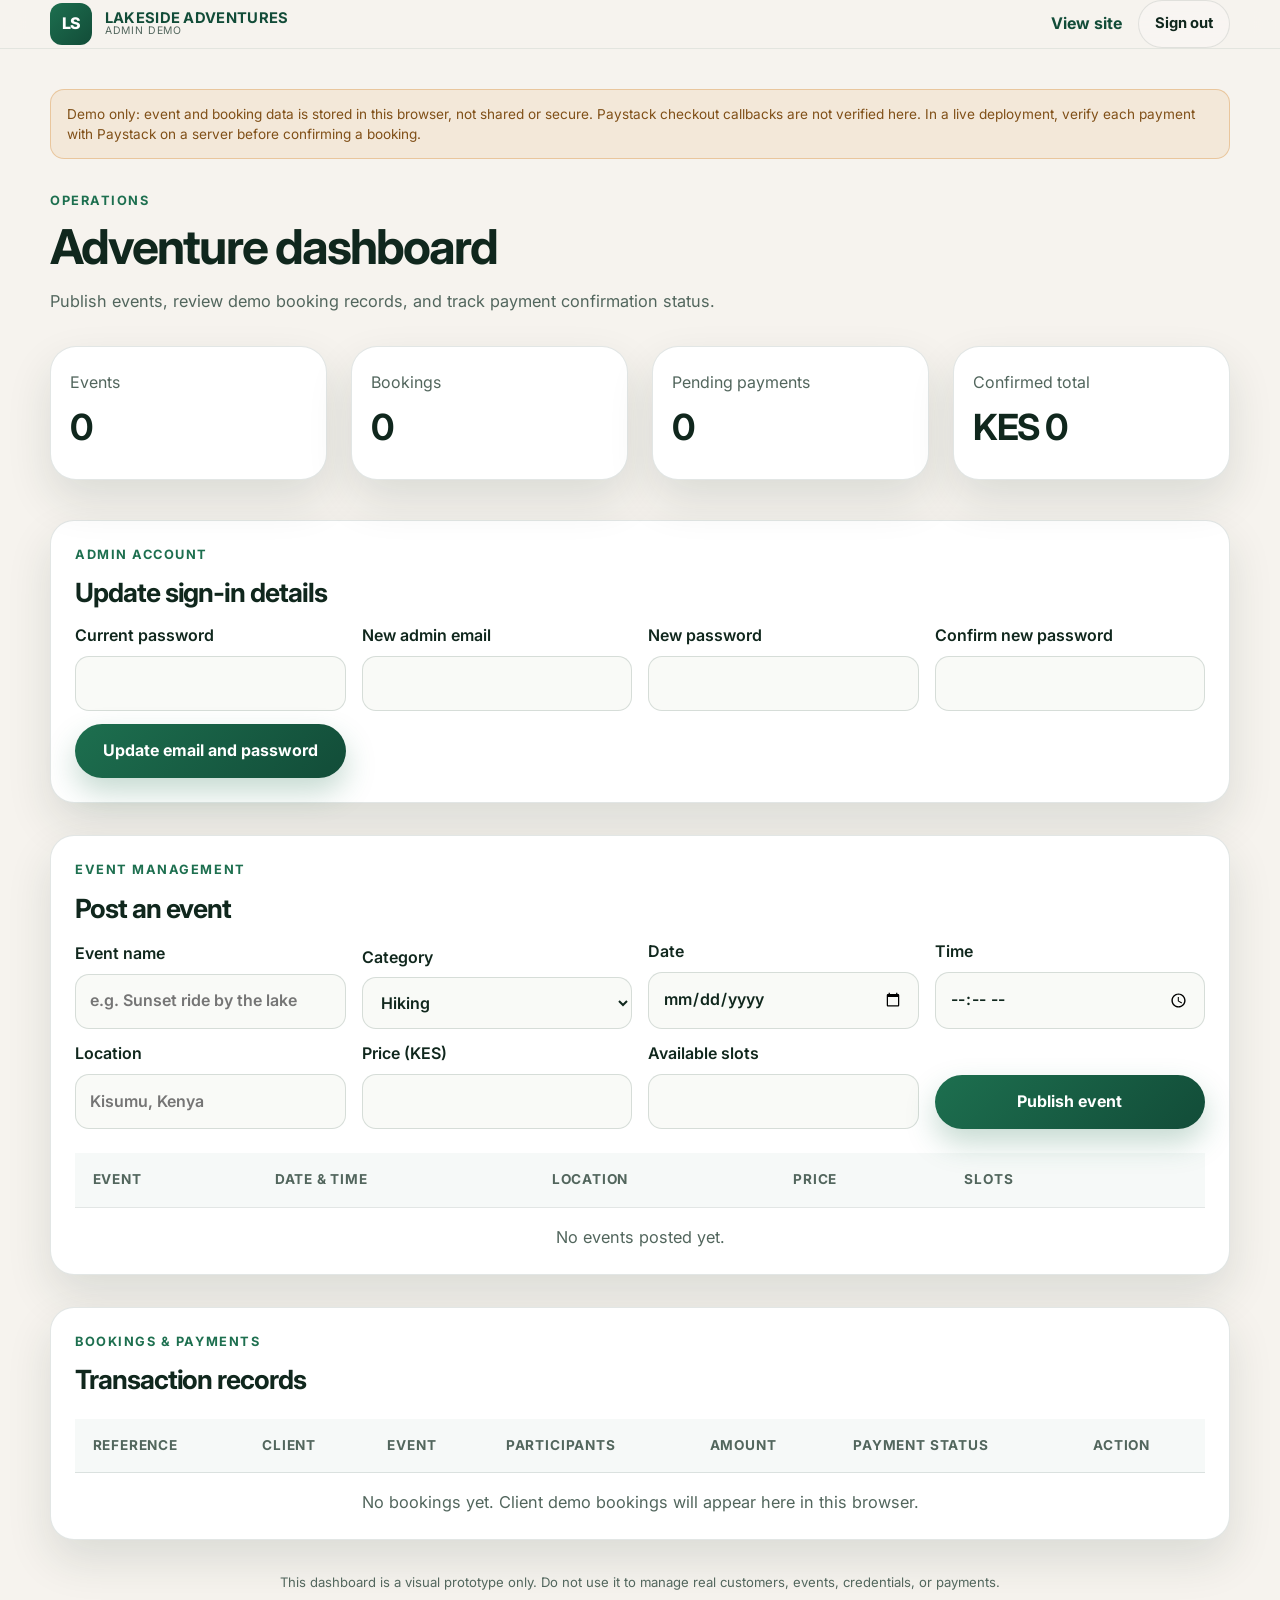
==== commit 2103fa0d: "Add client accounts and Paystack booking checkout Co-authored-by: Copilot <223556219+Copilot@users.n" ====
--- a/admin.html
+++ b/admin.html
@@ -29,8 +29,8 @@
     </header>
     <main class="container admin-main">
       <div class="prototype-notice admin-notice">
-        Demo only: event and booking data is stored in this browser, not shared or secure. No Paystack payment is processed.
-        In a live deployment, verify each payment in Paystack before confirming a booking.
+        Demo only: event and booking data is stored in this browser, not shared or secure. Paystack checkout callbacks are not verified here.
+        In a live deployment, verify each payment with Paystack on a server before confirming a booking.
       </div>
 
       <section class="admin-heading">
--- a/styles.css
+++ b/styles.css
@@ -1056,6 +1056,23 @@
 
 .login-submit {
   min-height: 52px;
+}
+
+.login-mode-toggle {
+  display: block;
+  margin: 1rem auto 0;
+  padding: 0.4rem 0.7rem;
+  border: 0;
+  background: transparent;
+  color: var(--brand-dark);
+  cursor: pointer;
+  font-weight: 700;
+}
+
+.login-mode-toggle:hover,
+.login-mode-toggle:focus-visible {
+  color: var(--brand);
+  text-decoration: underline;
 }
 
 .login-feedback {
@@ -1480,6 +1497,61 @@
   padding: 2rem 0;
 }
 
+.footer-shell {
+  display: grid;
+  grid-template-columns: 1.6fr 0.8fr 0.9fr 1.2fr;
+  align-items: start;
+  gap: 2rem;
+}
+
+.footer-brand strong,
+.footer-column > strong {
+  display: block;
+  margin-bottom: 0.8rem;
+  color: white;
+}
+
+.footer-brand p {
+  max-width: 340px;
+  color: rgba(255, 255, 255, 0.72);
+  font-size: 0.9rem;
+}
+
+.footer-column {
+  display: grid;
+  gap: 0.45rem;
+  color: rgba(255, 255, 255, 0.72);
+  font-size: 0.86rem;
+}
+
+.footer-column > strong {
+  color: white;
+}
+
+.footer-copyright {
+  margin-top: 1.5rem;
+  padding-top: 1rem;
+  border-top: 1px solid rgba(255, 255, 255, 0.15);
+  color: rgba(255, 255, 255, 0.65);
+  font-size: 0.82rem;
+}
+
+.whatsapp-float {
+  position: fixed;
+  right: 1.2rem;
+  bottom: 1.2rem;
+  z-index: 25;
+  display: grid;
+  width: 58px;
+  height: 58px;
+  place-items: center;
+  border-radius: 50%;
+  background: #1fcd63;
+  color: white;
+  font-weight: 800;
+  box-shadow: 0 8px 24px rgba(18, 76, 56, 0.28);
+}
+
 .footer-links a:hover {
   color: white;
 }
@@ -1598,6 +1670,10 @@
     grid-template-columns: 1fr;
   }
 
+  .footer-shell {
+    grid-template-columns: repeat(2, minmax(0, 1fr));
+  }
+
   .story-grid {
     grid-template-columns: repeat(2, minmax(0, 1fr));
   }
@@ -1632,6 +1708,10 @@
     grid-template-columns: 1fr;
   }
 
+  .footer-shell {
+    grid-template-columns: 1fr;
+  }
+
   .about-visual,
   .about-photo {
     min-height: 310px;
